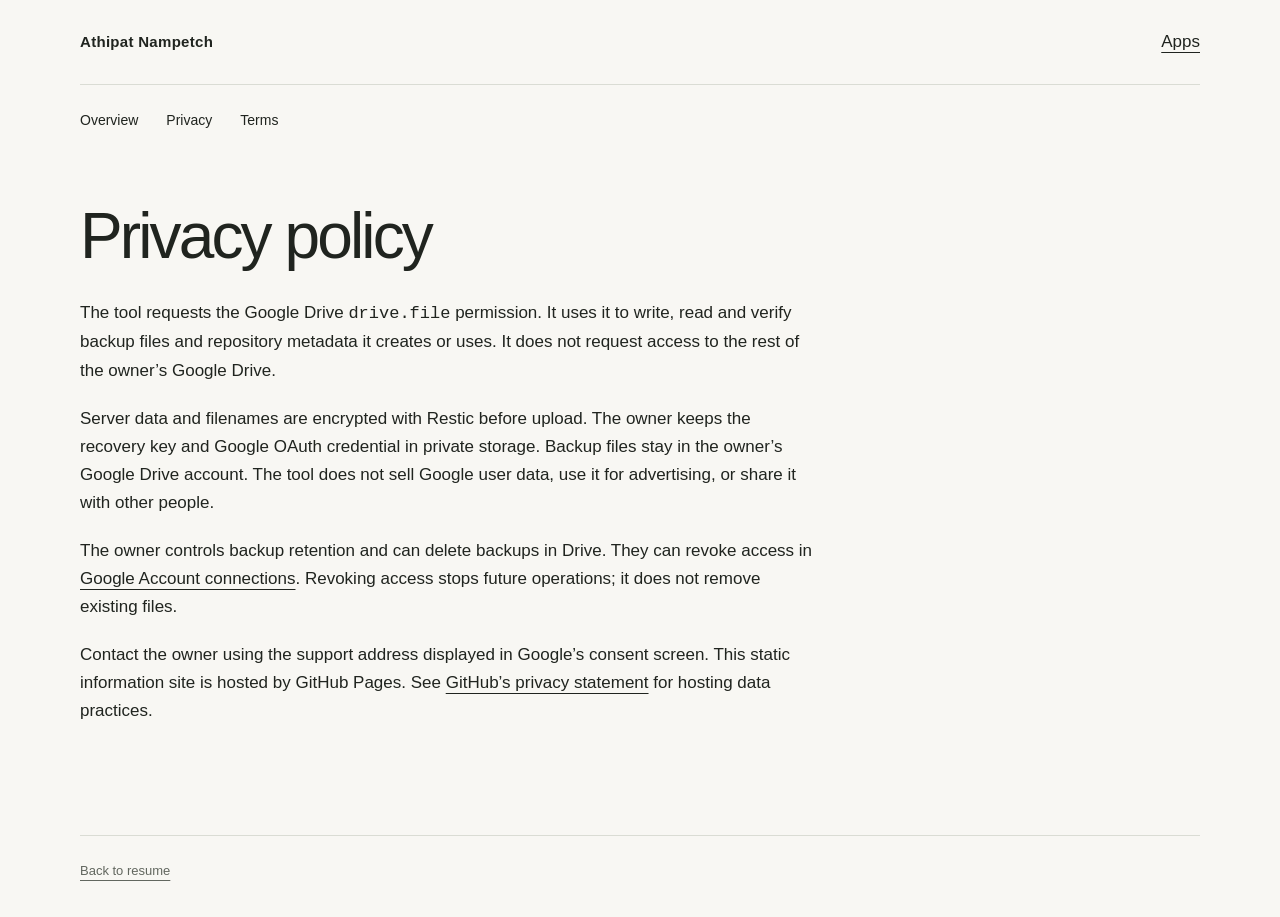
==== apps/knt-vps-backup/privacy.html @ 6765b809 "Publish personal resume with separate backup information pages" ====
<!doctype html>
<html lang="en"><meta charset="utf-8"><meta name="viewport" content="width=device-width,initial-scale=1"><title>Privacy policy | KNT VPS Backup</title><link rel="stylesheet" href="/site.css"><body><div class="shell"><header><a class="brand" href="/">Athipat Nampetch</a><a href="/apps/">Apps</a></header><nav aria-label="Backup information" style="padding-top:24px"><a href="index.html">Overview</a><a href="privacy.html">Privacy</a><a href="terms.html">Terms</a></nav><main class="document"><h1>Privacy policy</h1><p>The tool requests the Google Drive <code>drive.file</code> permission. It uses it to write, read and verify backup files and repository metadata it creates or uses. It does not request access to the rest of the owner’s Google Drive.</p><p>Server data and filenames are encrypted with Restic before upload. The owner keeps the recovery key and Google OAuth credential in private storage. Backup files stay in the owner’s Google Drive account. The tool does not sell Google user data, use it for advertising, or share it with other people.</p><p>The owner controls backup retention and can delete backups in Drive. They can revoke access in <a href="https://myaccount.google.com/connections">Google Account connections</a>. Revoking access stops future operations; it does not remove existing files.</p><p>Contact the owner using the support address displayed in Google’s consent screen. This static information site is hosted by GitHub Pages. See <a href="https://docs.github.com/en/site-policy/privacy-policies/github-general-privacy-statement">GitHub’s privacy statement</a> for hosting data practices.</p></main><footer><a href="/">Back to resume</a></footer></div></body></html>
---- site.css ----
:root{color-scheme:light;--paper:#f8f7f3;--ink:#20241f;--muted:#62675f;--line:#dadcd4;--accent:#245640;--soft:#edf1e9}*{box-sizing:border-box}html{scroll-behavior:smooth}body{margin:0;background:var(--paper);color:var(--ink);font:17px/1.65 -apple-system,BlinkMacSystemFont,"Segoe UI",sans-serif}a{color:inherit;text-underline-offset:5px}a:hover{color:var(--accent)}a:focus-visible{outline:3px solid var(--accent);outline-offset:5px}.shell{width:min(1120px,calc(100% - 64px));margin:auto}.skip{position:absolute;left:24px;top:-80px;background:var(--ink);color:white;padding:10px}.skip:focus{top:12px}header{display:flex;justify-content:space-between;align-items:center;padding:28px 0;border-bottom:1px solid var(--line)}.brand{font-size:15px;font-weight:650;text-decoration:none;letter-spacing:.02em}nav{display:flex;gap:28px;font-size:14px}nav a{text-decoration:none}.eyebrow{text-transform:uppercase;font:12px/1.5 ui-monospace,SFMono-Regular,monospace;letter-spacing:.16em;color:var(--muted);margin:0 0 24px}.hero{padding:100px 0 90px;display:grid;grid-template-columns:3fr 1fr;gap:70px}h1{font-size:clamp(52px,7.5vw,100px);font-weight:500;letter-spacing:-.065em;line-height:1.02;margin:0 0 30px;text-wrap:balance}.role{font-size:clamp(23px,3vw,31px);line-height:1.35;letter-spacing:-.025em;margin:0 0 16px}.lede{color:var(--muted);max-width:560px;font-size:18px}.monogram{align-self:start;margin-top:48px;width:160px;height:190px;border:1px solid var(--line);background:var(--soft);display:flex;align-items:center;justify-content:center;font:52px/1 Georgia,serif;color:var(--accent);transform:rotate(4deg)}.cta{display:inline-flex;gap:24px;align-items:center;text-decoration:none;background:var(--ink);color:white;padding:13px 22px;margin-top:24px;font-size:14px}.cta:hover{background:var(--accent);color:white}.section{border-top:1px solid var(--line);padding:42px 0 55px;display:grid;grid-template-columns:1fr 3fr;gap:40px}.section h2{font-size:13px;font-weight:500;text-transform:uppercase;letter-spacing:.12em;margin:8px 0}.section h3{font-size:28px;letter-spacing:-.03em;font-weight:500;line-height:1.25;margin:0 0 8px}.detail{color:var(--muted);margin:0}.focus-grid{display:grid;grid-template-columns:1fr 1fr;gap:32px 48px}.focus-grid h3{font-size:20px}.focus-grid p{font-size:16px}.contact{padding:60px 0 80px;border-top:1px solid var(--line)}.contact h2{font:500 clamp(35px,5vw,55px)/1.2 -apple-system,BlinkMacSystemFont,sans-serif;letter-spacing:-.04em;margin:0 0 20px}footer{border-top:1px solid var(--line);padding:24px 0 36px;display:flex;justify-content:space-between;font-size:13px;color:var(--muted)}.document{max-width:740px;padding:72px 0 90px}.document h1{font-size:clamp(42px,6vw,64px);letter-spacing:-.045em}.document h2{font-size:24px;margin:36px 0 10px}.document p{margin:0 0 20px}.document .intro{font-size:21px;line-height:1.5}.app-link{display:block;border-top:1px solid var(--line);border-bottom:1px solid var(--line);padding:24px 0;text-decoration:none}.app-link strong{display:block;font-size:24px;font-weight:500}.app-link span{color:var(--muted)}@media(max-width:700px){.shell{width:calc(100% - 40px)}header{padding:22px 0}nav{gap:18px}.hero{padding:66px 0 58px;grid-template-columns:1fr;gap:0}.monogram{display:none}.section{grid-template-columns:1fr;gap:18px;padding:28px 0 38px}.focus-grid{gap:26px;grid-template-columns:1fr}.contact{padding:40px 0 55px}footer{gap:16px;flex-wrap:wrap}.document{padding:50px 0 60px}}@media(prefers-reduced-motion:reduce){html{scroll-behavior:auto}}@media print{body{background:white;font-size:12pt}header nav,.cta,.skip,footer{display:none}.hero{padding:30px 0}.section{padding:20px 0}.shell{width:100%}h1{font-size:48px}.contact{padding:25px 0}.monogram{display:none}}
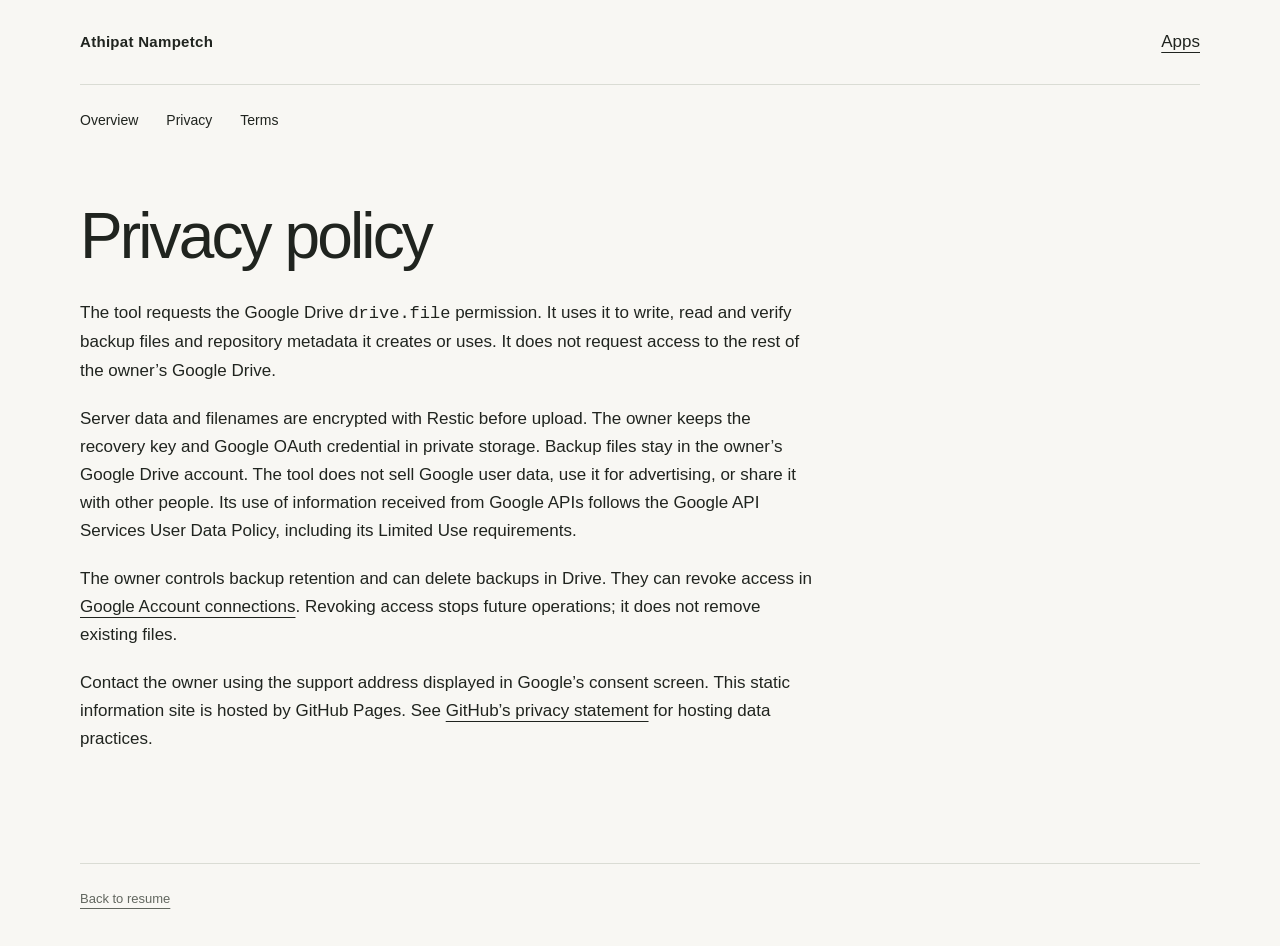
==== commit 9f547ffb: "Clarify Google API limited use in privacy policy" ====
--- a/apps/knt-vps-backup/privacy.html
+++ b/apps/knt-vps-backup/privacy.html
@@ -1,2 +1,2 @@
 <!doctype html>
-<html lang="en"><meta charset="utf-8"><meta name="viewport" content="width=device-width,initial-scale=1"><title>Privacy policy | KNT VPS Backup</title><link rel="stylesheet" href="/site.css"><body><div class="shell"><header><a class="brand" href="/">Athipat Nampetch</a><a href="/apps/">Apps</a></header><nav aria-label="Backup information" style="padding-top:24px"><a href="index.html">Overview</a><a href="privacy.html">Privacy</a><a href="terms.html">Terms</a></nav><main class="document"><h1>Privacy policy</h1><p>The tool requests the Google Drive <code>drive.file</code> permission. It uses it to write, read and verify backup files and repository metadata it creates or uses. It does not request access to the rest of the owner’s Google Drive.</p><p>Server data and filenames are encrypted with Restic before upload. The owner keeps the recovery key and Google OAuth credential in private storage. Backup files stay in the owner’s Google Drive account. The tool does not sell Google user data, use it for advertising, or share it with other people.</p><p>The owner controls backup retention and can delete backups in Drive. They can revoke access in <a href="https://myaccount.google.com/connections">Google Account connections</a>. Revoking access stops future operations; it does not remove existing files.</p><p>Contact the owner using the support address displayed in Google’s consent screen. This static information site is hosted by GitHub Pages. See <a href="https://docs.github.com/en/site-policy/privacy-policies/github-general-privacy-statement">GitHub’s privacy statement</a> for hosting data practices.</p></main><footer><a href="/">Back to resume</a></footer></div></body></html>
+<html lang="en"><meta charset="utf-8"><meta name="viewport" content="width=device-width,initial-scale=1"><title>Privacy policy | KNT VPS Backup</title><link rel="stylesheet" href="/site.css"><body><div class="shell"><header><a class="brand" href="/">Athipat Nampetch</a><a href="/apps/">Apps</a></header><nav aria-label="Backup information" style="padding-top:24px"><a href="index.html">Overview</a><a href="privacy.html">Privacy</a><a href="terms.html">Terms</a></nav><main class="document"><h1>Privacy policy</h1><p>The tool requests the Google Drive <code>drive.file</code> permission. It uses it to write, read and verify backup files and repository metadata it creates or uses. It does not request access to the rest of the owner’s Google Drive.</p><p>Server data and filenames are encrypted with Restic before upload. The owner keeps the recovery key and Google OAuth credential in private storage. Backup files stay in the owner’s Google Drive account. The tool does not sell Google user data, use it for advertising, or share it with other people. Its use of information received from Google APIs follows the Google API Services User Data Policy, including its Limited Use requirements.</p><p>The owner controls backup retention and can delete backups in Drive. They can revoke access in <a href="https://myaccount.google.com/connections">Google Account connections</a>. Revoking access stops future operations; it does not remove existing files.</p><p>Contact the owner using the support address displayed in Google’s consent screen. This static information site is hosted by GitHub Pages. See <a href="https://docs.github.com/en/site-policy/privacy-policies/github-general-privacy-statement">GitHub’s privacy statement</a> for hosting data practices.</p></main><footer><a href="/">Back to resume</a></footer></div></body></html>
